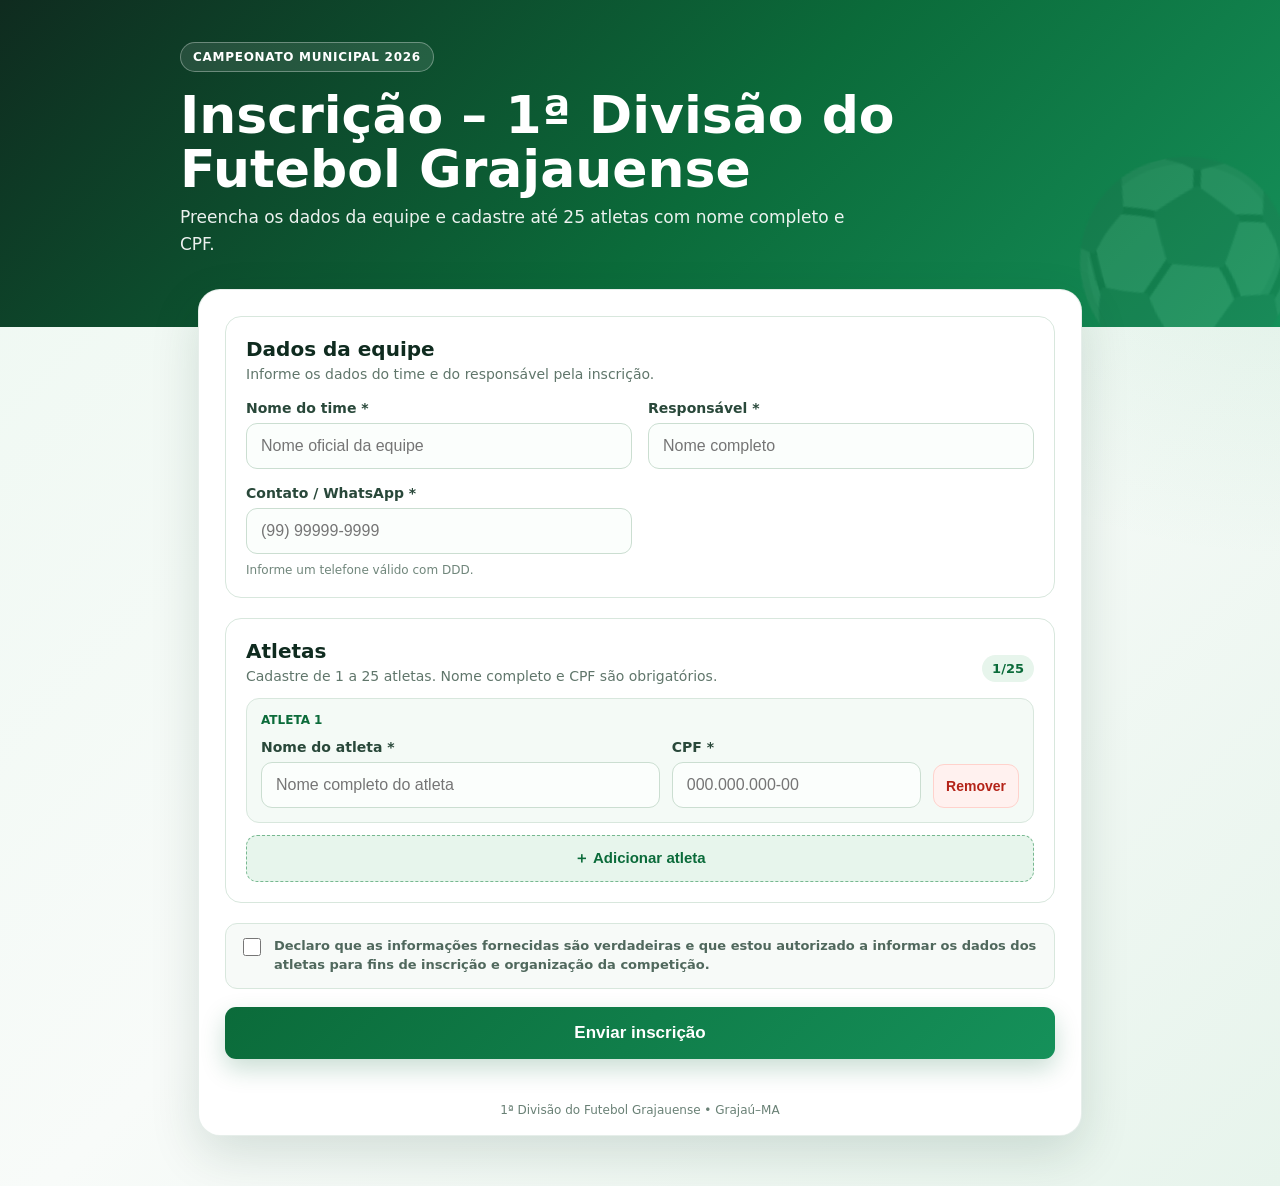
==== index.html @ cdc6b4a1 "Add files via upload" ====
<!DOCTYPE html>
<html lang="pt-BR">
<head>
  <meta charset="UTF-8">
  <meta name="viewport" content="width=device-width, initial-scale=1.0">
  <meta name="theme-color" content="#0b6b3a">
  <meta name="description" content="Inscrição da 1ª Divisão do Futebol Grajauense 2026">
  <title>Inscrição – 1ª Divisão do Futebol Grajauense</title>
  <style>
    :root{--green:#0b6b3a;--green2:#15915a;--dark:#0f2b1f;--light:#f4faf6;--line:#d8e7dd;--danger:#b42318;--white:#fff;--muted:#60766b;--shadow:0 18px 50px rgba(8,58,34,.14)}
    *{box-sizing:border-box}body{margin:0;font-family:Inter,system-ui,-apple-system,Segoe UI,Roboto,Arial,sans-serif;color:#183428;background:radial-gradient(circle at top right,rgba(36,169,95,.16),transparent 32%),linear-gradient(135deg,#edf8f1 0%,#f8fbf9 50%,#e7f4ec 100%);min-height:100vh}
    .hero{background:linear-gradient(135deg,var(--dark),var(--green) 55%,var(--green2));color:#fff;padding:42px 20px 70px;position:relative;overflow:hidden}.hero:after{content:"⚽";position:absolute;right:-24px;bottom:-46px;font-size:190px;opacity:.08;transform:rotate(-14deg)}
    .hero-inner{max-width:920px;margin:auto;position:relative;z-index:1}.kicker{display:inline-block;border:1px solid rgba(255,255,255,.32);background:rgba(255,255,255,.10);padding:7px 12px;border-radius:999px;font-weight:800;letter-spacing:.06em;font-size:12px;text-transform:uppercase}
    h1{margin:16px 0 8px;font-size:clamp(30px,6vw,52px);line-height:1.04}.hero p{margin:0;max-width:680px;opacity:.92;font-size:17px;line-height:1.55}
    main{max-width:920px;margin:-38px auto 50px;padding:0 18px;position:relative;z-index:2}.card{background:var(--white);border:1px solid rgba(10,89,49,.10);border-radius:22px;box-shadow:var(--shadow);overflow:hidden}form{padding:26px}
    .section{border:1px solid var(--line);border-radius:16px;padding:20px;margin-bottom:20px;background:#fff}.section h2{margin:0 0 5px;font-size:20px;color:var(--dark)}.section-note{margin:0 0 18px;color:var(--muted);font-size:14px}.grid{display:grid;grid-template-columns:1fr 1fr;gap:16px}.field{display:flex;flex-direction:column;gap:7px}label{font-size:14px;font-weight:800;color:#29483a}
    input{width:100%;border:1px solid #cbded1;border-radius:11px;padding:13px 14px;font-size:16px;outline:none;transition:.2s;background:#fbfefc}input:focus{border-color:var(--green2);box-shadow:0 0 0 4px rgba(21,145,90,.12);background:#fff}
    .topline{display:flex;justify-content:space-between;align-items:center;gap:12px;flex-wrap:wrap}.counter{display:inline-flex;align-items:center;background:#e7f5ec;color:var(--green);padding:6px 10px;border-radius:999px;font-size:13px;font-weight:900}
    .athlete{display:grid;grid-template-columns:1.6fr 1fr auto;gap:12px;align-items:end;padding:14px;border:1px solid var(--line);border-radius:13px;background:var(--light);margin-bottom:12px}.athlete-number{font-size:12px;font-weight:900;color:var(--green);margin-bottom:5px}
    button{border:0;border-radius:11px;cursor:pointer;font-weight:900;font-size:15px;transition:.2s}.add{width:100%;padding:13px 16px;background:#e7f5ec;color:var(--green);border:1px dashed #77b890}.add:hover{background:#dff1e6}.add:disabled{opacity:.65;cursor:not-allowed}.remove{min-width:44px;height:44px;padding:0 12px;background:#fff1ef;color:var(--danger);font-size:14px;border:1px solid #ffd2cc}.submit{width:100%;padding:16px;color:#fff;background:linear-gradient(135deg,var(--green),var(--green2));box-shadow:0 10px 24px rgba(11,107,58,.22);font-size:17px}.submit:hover{transform:translateY(-1px)}.submit:disabled{opacity:.65;cursor:wait;transform:none}
    .consent{display:flex;gap:10px;align-items:flex-start;margin:18px 0;padding:13px;background:#f7faf8;border-radius:12px;border:1px solid var(--line);font-size:13px;line-height:1.45;color:#50685d}.consent input{width:18px;height:18px;margin-top:1px;flex:0 0 auto}
    .message{display:none;margin:16px 0;padding:14px;border-radius:12px;line-height:1.45}.message.ok{display:block;background:#e9f8ef;color:#126b3b;border:1px solid #bde7cc}.message.err{display:block;background:#fff0ee;color:#9e241b;border:1px solid #ffd2cc}.footer{text-align:center;color:#698075;font-size:12px;padding:18px}.hint{font-size:12px;color:#70867b;margin-top:2px}
    @media(max-width:700px){.grid{grid-template-columns:1fr}.athlete{grid-template-columns:1fr}.remove{width:100%}form{padding:16px}.section{padding:16px}.hero{padding-top:32px}}
  </style>
</head>
<body>
  <header class="hero"><div class="hero-inner"><span class="kicker">Campeonato Municipal 2026</span><h1>Inscrição – 1ª Divisão do Futebol Grajauense</h1><p>Preencha os dados da equipe e cadastre até 25 atletas com nome completo e CPF.</p></div></header>
  <main><div class="card"><form id="registrationForm" novalidate>
    <section class="section"><h2>Dados da equipe</h2><p class="section-note">Informe os dados do time e do responsável pela inscrição.</p><div class="grid">
      <div class="field"><label for="team">Nome do time *</label><input id="team" required autocomplete="organization" placeholder="Nome oficial da equipe"></div>
      <div class="field"><label for="responsible">Responsável *</label><input id="responsible" required autocomplete="name" placeholder="Nome completo"></div>
      <div class="field"><label for="contact">Contato / WhatsApp *</label><input id="contact" required inputmode="tel" autocomplete="tel" placeholder="(99) 99999-9999" maxlength="15"><span class="hint">Informe um telefone válido com DDD.</span></div>
    </div></section>
    <section class="section"><div class="topline"><div><h2>Atletas</h2><p class="section-note" style="margin-bottom:14px">Cadastre de 1 a 25 atletas. Nome completo e CPF são obrigatórios.</p></div><span class="counter" id="counter">0/25</span></div><div id="athletes"></div><button class="add" type="button" id="addAthlete">＋ Adicionar atleta</button></section>
    <label class="consent"><input type="checkbox" id="consent" required><span>Declaro que as informações fornecidas são verdadeiras e que estou autorizado a informar os dados dos atletas para fins de inscrição e organização da competição.</span></label>
    <div id="message"></div><button class="submit" type="submit" id="submitBtn">Enviar inscrição</button>
  </form><div class="footer">1ª Divisão do Futebol Grajauense • Grajaú–MA</div></div></main>
<script>
const SUPABASE_URL='https://inzmqpasbkgoadvgisks.supabase.co';
const SUPABASE_KEY='sb_publishable_ku7EB-Xi2SsLde1ntW-QWQ_Md4pkVkl';
const form=document.getElementById('registrationForm');const box=document.getElementById('athletes');const addBtn=document.getElementById('addAthlete');const counter=document.getElementById('counter');const message=document.getElementById('message');const submitBtn=document.getElementById('submitBtn');
const digits=v=>String(v||'').replace(/\D/g,'');
function formatCPF(v){v=digits(v).slice(0,11);v=v.replace(/(\d{3})(\d)/,'$1.$2');v=v.replace(/(\d{3})(\d)/,'$1.$2');v=v.replace(/(\d{3})(\d{1,2})$/,'$1-$2');return v}
function validCPF(cpf){cpf=digits(cpf);if(cpf.length!==11||/^(\d)\1{10}$/.test(cpf))return false;let sum=0;for(let i=0;i<9;i++)sum+=Number(cpf[i])*(10-i);let d1=11-(sum%11);if(d1>=10)d1=0;if(d1!==Number(cpf[9]))return false;sum=0;for(let i=0;i<10;i++)sum+=Number(cpf[i])*(11-i);let d2=11-(sum%11);if(d2>=10)d2=0;return d2===Number(cpf[10])}
function formatPhone(v){v=digits(v).slice(0,11);if(v.length<=10)return v.replace(/^(\d{2})(\d)/,'($1) $2').replace(/(\d{4})(\d)/,'$1-$2');return v.replace(/^(\d{2})(\d)/,'($1) $2').replace(/(\d{5})(\d)/,'$1-$2')}
document.getElementById('contact').addEventListener('input',e=>e.target.value=formatPhone(e.target.value));
function refresh(){[...box.querySelectorAll('.athlete')].forEach((r,i)=>r.querySelector('.athlete-number').textContent=`ATLETA ${i+1}`);counter.textContent=`${box.children.length}/25`;addBtn.disabled=box.children.length>=25;addBtn.textContent=addBtn.disabled?'Limite de 25 atletas atingido':'＋ Adicionar atleta'}
function addAthlete(){if(box.children.length>=25)return;const row=document.createElement('div');row.className='athlete';row.innerHTML=`<div class="field"><div class="athlete-number"></div><label>Nome do atleta *</label><input class="athlete-name" required placeholder="Nome completo do atleta" autocomplete="off"></div><div class="field"><label>CPF *</label><input class="athlete-cpf" required inputmode="numeric" maxlength="14" placeholder="000.000.000-00" autocomplete="off"></div><button class="remove" type="button">Remover</button>`;row.querySelector('.athlete-cpf').addEventListener('input',e=>e.target.value=formatCPF(e.target.value));row.querySelector('.remove').addEventListener('click',()=>{if(box.children.length<=1){alert('É necessário manter pelo menos um atleta.');return}row.remove();refresh()});box.appendChild(row);refresh()}
addBtn.addEventListener('click',addAthlete);addAthlete();
function showMessage(text,type){message.className=`message ${type}`;message.textContent=text;message.style.display='block';message.scrollIntoView({behavior:'smooth',block:'center'})}
form.addEventListener('submit',async e=>{e.preventDefault();message.style.display='none';if(!form.checkValidity()){form.reportValidity();return}const team=document.getElementById('team').value.trim();const responsible=document.getElementById('responsible').value.trim();const contact=document.getElementById('contact').value.trim();if(digits(contact).length<10){showMessage('Informe um contato válido com DDD.','err');return}const athletes=[...box.querySelectorAll('.athlete')].map(r=>({name:r.querySelector('.athlete-name').value.trim(),cpf:digits(r.querySelector('.athlete-cpf').value)}));const seen=new Set();for(let i=0;i<athletes.length;i++){const a=athletes[i];if(a.name.length<2){showMessage(`Informe o nome completo do atleta ${i+1}.`,'err');return}if(!validCPF(a.cpf)){showMessage(`O CPF do atleta ${i+1} é inválido.`,'err');return}if(seen.has(a.cpf)){showMessage(`O CPF do atleta ${i+1} está repetido nesta inscrição.`,'err');return}seen.add(a.cpf)}submitBtn.disabled=true;submitBtn.textContent='Enviando inscrição...';try{const response=await fetch(`${SUPABASE_URL}/rest/v1/rpc/submit_team_registration`,{method:'POST',headers:{'Content-Type':'application/json','apikey':SUPABASE_KEY,'Authorization':`Bearer ${SUPABASE_KEY}`},body:JSON.stringify({p_team_name:team,p_responsible:responsible,p_contact:contact,p_athletes:athletes})});const raw=await response.text();if(!response.ok){let msg='Não foi possível concluir a inscrição.';try{const j=JSON.parse(raw);msg=j.message||j.error||msg}catch{}throw new Error(msg)}let protocol=raw;try{protocol=JSON.parse(raw)}catch{}showMessage(`Inscrição enviada com sucesso! Protocolo: ${protocol}`,'ok');form.reset();box.innerHTML='';addAthlete();window.scrollTo({top:0,behavior:'smooth'})}catch(err){showMessage(err.message||'Falha ao enviar a inscrição. Tente novamente.','err')}finally{submitBtn.disabled=false;submitBtn.textContent='Enviar inscrição'}});
</script>
</body></html>
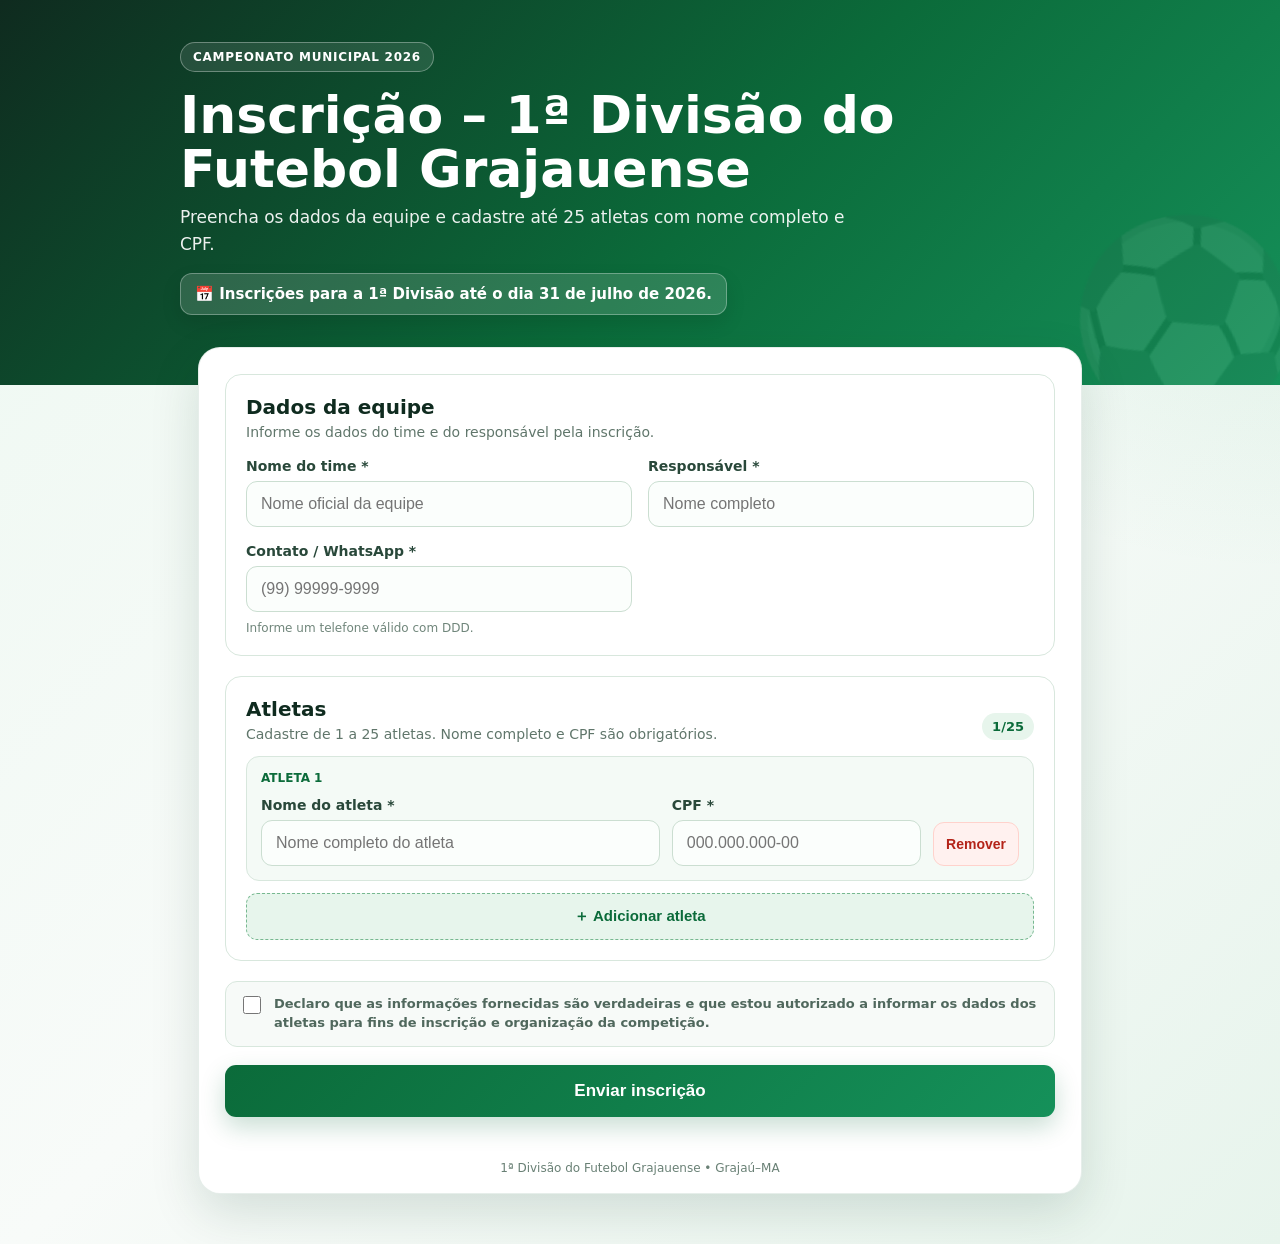
==== commit c3123576: "Add files via upload" ====
--- a/index.html
+++ b/index.html
@@ -11,7 +11,7 @@
     *{box-sizing:border-box}body{margin:0;font-family:Inter,system-ui,-apple-system,Segoe UI,Roboto,Arial,sans-serif;color:#183428;background:radial-gradient(circle at top right,rgba(36,169,95,.16),transparent 32%),linear-gradient(135deg,#edf8f1 0%,#f8fbf9 50%,#e7f4ec 100%);min-height:100vh}
     .hero{background:linear-gradient(135deg,var(--dark),var(--green) 55%,var(--green2));color:#fff;padding:42px 20px 70px;position:relative;overflow:hidden}.hero:after{content:"⚽";position:absolute;right:-24px;bottom:-46px;font-size:190px;opacity:.08;transform:rotate(-14deg)}
     .hero-inner{max-width:920px;margin:auto;position:relative;z-index:1}.kicker{display:inline-block;border:1px solid rgba(255,255,255,.32);background:rgba(255,255,255,.10);padding:7px 12px;border-radius:999px;font-weight:800;letter-spacing:.06em;font-size:12px;text-transform:uppercase}
-    h1{margin:16px 0 8px;font-size:clamp(30px,6vw,52px);line-height:1.04}.hero p{margin:0;max-width:680px;opacity:.92;font-size:17px;line-height:1.55}
+    h1{margin:16px 0 8px;font-size:clamp(30px,6vw,52px);line-height:1.04}.hero p{margin:0;max-width:680px;opacity:.92;font-size:17px;line-height:1.55}.deadline{display:inline-flex;align-items:center;gap:8px;margin-top:16px;padding:10px 14px;border-radius:12px;background:rgba(255,255,255,.14);border:1px solid rgba(255,255,255,.30);font-size:15px;font-weight:900;line-height:1.35;box-shadow:0 8px 20px rgba(0,0,0,.10)}
     main{max-width:920px;margin:-38px auto 50px;padding:0 18px;position:relative;z-index:2}.card{background:var(--white);border:1px solid rgba(10,89,49,.10);border-radius:22px;box-shadow:var(--shadow);overflow:hidden}form{padding:26px}
     .section{border:1px solid var(--line);border-radius:16px;padding:20px;margin-bottom:20px;background:#fff}.section h2{margin:0 0 5px;font-size:20px;color:var(--dark)}.section-note{margin:0 0 18px;color:var(--muted);font-size:14px}.grid{display:grid;grid-template-columns:1fr 1fr;gap:16px}.field{display:flex;flex-direction:column;gap:7px}label{font-size:14px;font-weight:800;color:#29483a}
     input{width:100%;border:1px solid #cbded1;border-radius:11px;padding:13px 14px;font-size:16px;outline:none;transition:.2s;background:#fbfefc}input:focus{border-color:var(--green2);box-shadow:0 0 0 4px rgba(21,145,90,.12);background:#fff}
@@ -24,7 +24,7 @@
   </style>
 </head>
 <body>
-  <header class="hero"><div class="hero-inner"><span class="kicker">Campeonato Municipal 2026</span><h1>Inscrição – 1ª Divisão do Futebol Grajauense</h1><p>Preencha os dados da equipe e cadastre até 25 atletas com nome completo e CPF.</p></div></header>
+  <header class="hero"><div class="hero-inner"><span class="kicker">Campeonato Municipal 2026</span><h1>Inscrição – 1ª Divisão do Futebol Grajauense</h1><p>Preencha os dados da equipe e cadastre até 25 atletas com nome completo e CPF.</p><div class="deadline">📅 Inscrições para a 1ª Divisão até o dia 31 de julho de 2026.</div></div></header>
   <main><div class="card"><form id="registrationForm" novalidate>
     <section class="section"><h2>Dados da equipe</h2><p class="section-note">Informe os dados do time e do responsável pela inscrição.</p><div class="grid">
       <div class="field"><label for="team">Nome do time *</label><input id="team" required autocomplete="organization" placeholder="Nome oficial da equipe"></div>
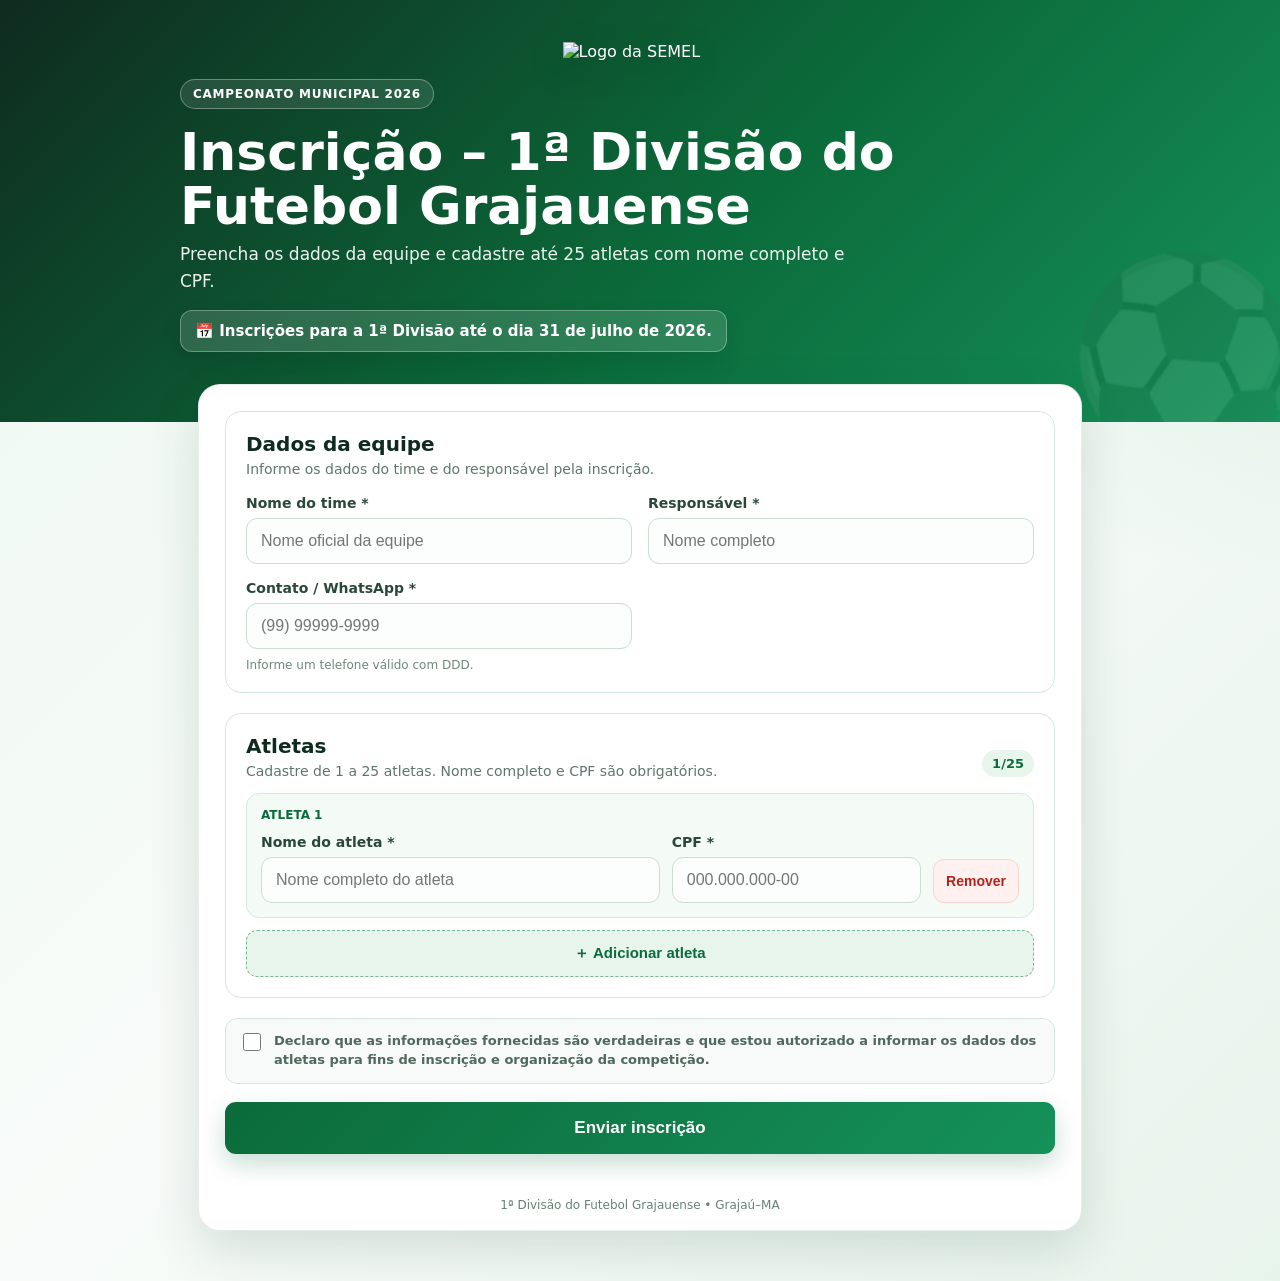
==== commit 2cca6254: "Add files via upload" ====
--- a/index.html
+++ b/index.html
@@ -21,10 +21,14 @@
     .consent{display:flex;gap:10px;align-items:flex-start;margin:18px 0;padding:13px;background:#f7faf8;border-radius:12px;border:1px solid var(--line);font-size:13px;line-height:1.45;color:#50685d}.consent input{width:18px;height:18px;margin-top:1px;flex:0 0 auto}
     .message{display:none;margin:16px 0;padding:14px;border-radius:12px;line-height:1.45}.message.ok{display:block;background:#e9f8ef;color:#126b3b;border:1px solid #bde7cc}.message.err{display:block;background:#fff0ee;color:#9e241b;border:1px solid #ffd2cc}.footer{text-align:center;color:#698075;font-size:12px;padding:18px}.hint{font-size:12px;color:#70867b;margin-top:2px}
     @media(max-width:700px){.grid{grid-template-columns:1fr}.athlete{grid-template-columns:1fr}.remove{width:100%}form{padding:16px}.section{padding:16px}.hero{padding-top:32px}}
+  
+    .semel-brand{display:flex;justify-content:center;align-items:center;margin:0 0 18px}
+    .semel-logo{display:block;width:clamp(105px,14vw,155px);height:auto;max-height:170px;object-fit:contain;filter:drop-shadow(0 8px 18px rgba(0,0,0,.18))}
+
   </style>
 </head>
 <body>
-  <header class="hero"><div class="hero-inner"><span class="kicker">Campeonato Municipal 2026</span><h1>Inscrição – 1ª Divisão do Futebol Grajauense</h1><p>Preencha os dados da equipe e cadastre até 25 atletas com nome completo e CPF.</p><div class="deadline">📅 Inscrições para a 1ª Divisão até o dia 31 de julho de 2026.</div></div></header>
+  <header class="hero"><div class="hero-inner"><div class="semel-brand"><img class="semel-logo" src="logo-semel.png" alt="Logo da SEMEL"></div><span class="kicker">Campeonato Municipal 2026</span><h1>Inscrição – 1ª Divisão do Futebol Grajauense</h1><p>Preencha os dados da equipe e cadastre até 25 atletas com nome completo e CPF.</p><div class="deadline">📅 Inscrições para a 1ª Divisão até o dia 31 de julho de 2026.</div></div></header>
   <main><div class="card"><form id="registrationForm" novalidate>
     <section class="section"><h2>Dados da equipe</h2><p class="section-note">Informe os dados do time e do responsável pela inscrição.</p><div class="grid">
       <div class="field"><label for="team">Nome do time *</label><input id="team" required autocomplete="organization" placeholder="Nome oficial da equipe"></div>
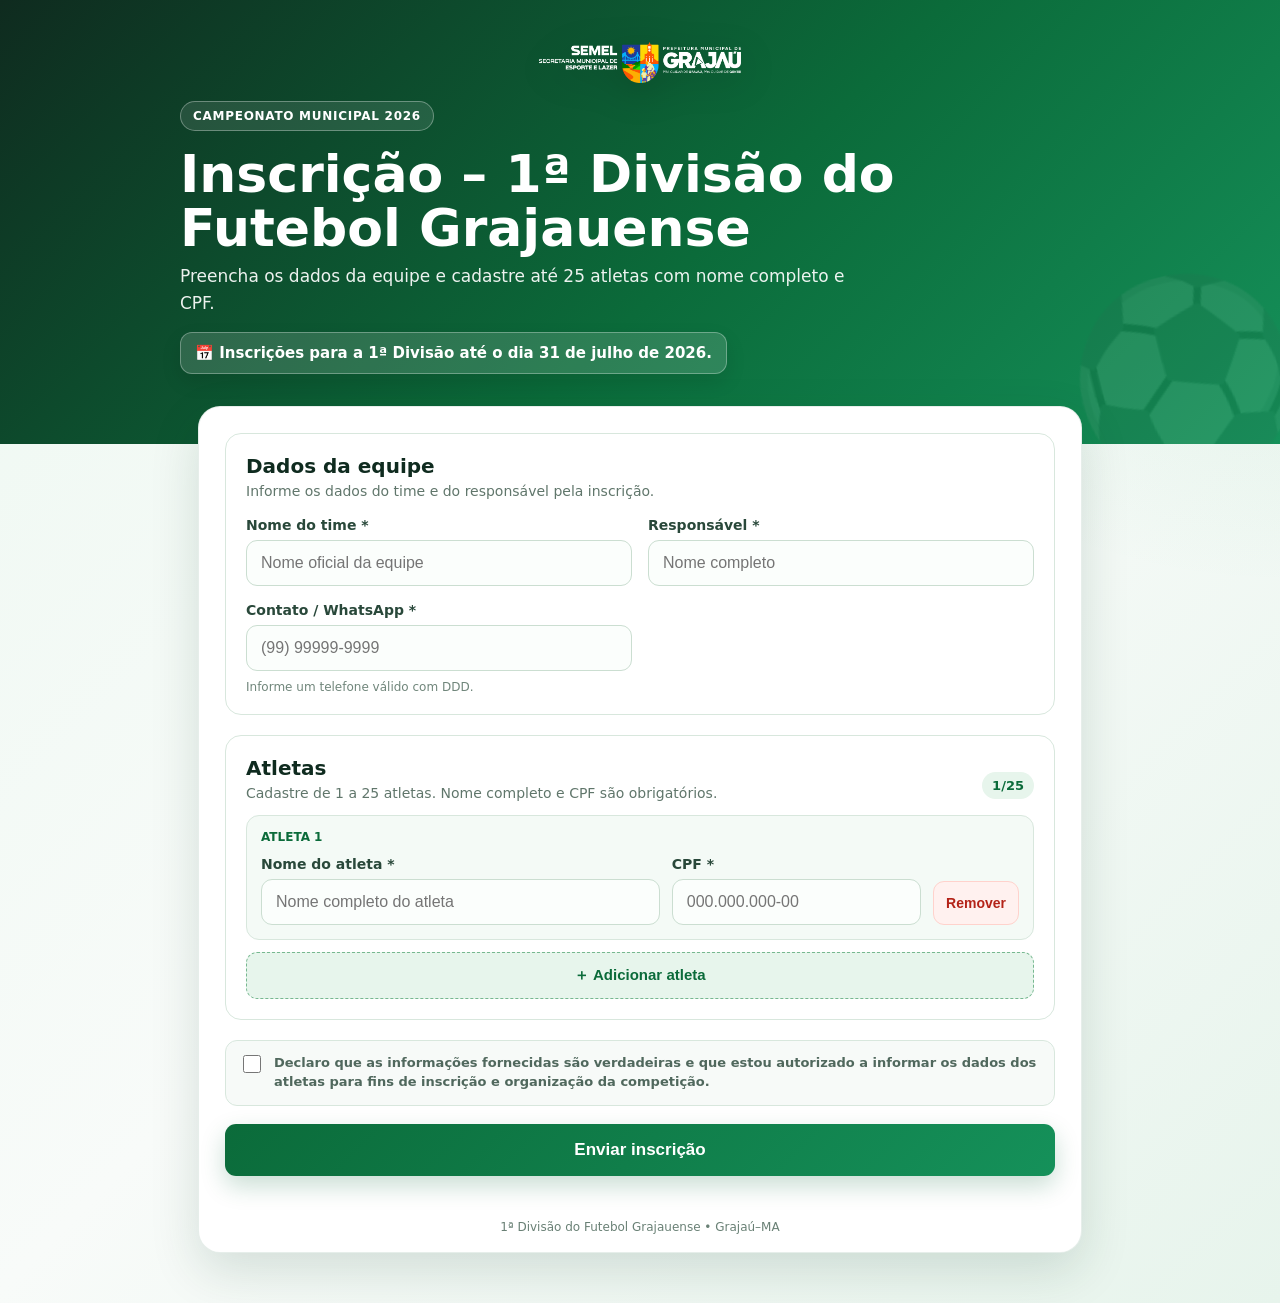
==== commit 15f0bd26: "Add files via upload" ====
--- a/index.html
+++ b/index.html
@@ -23,7 +23,7 @@
     @media(max-width:700px){.grid{grid-template-columns:1fr}.athlete{grid-template-columns:1fr}.remove{width:100%}form{padding:16px}.section{padding:16px}.hero{padding-top:32px}}
   
     .semel-brand{display:flex;justify-content:center;align-items:center;margin:0 0 18px}
-    .semel-logo{display:block;width:clamp(105px,14vw,155px);height:auto;max-height:170px;object-fit:contain;filter:drop-shadow(0 8px 18px rgba(0,0,0,.18))}
+    .semel-logo{display:block;width:clamp(137px,18vw,202px);height:auto;max-height:221px;object-fit:contain;filter:drop-shadow(0 8px 18px rgba(0,0,0,.18))}
 
   </style>
 </head>
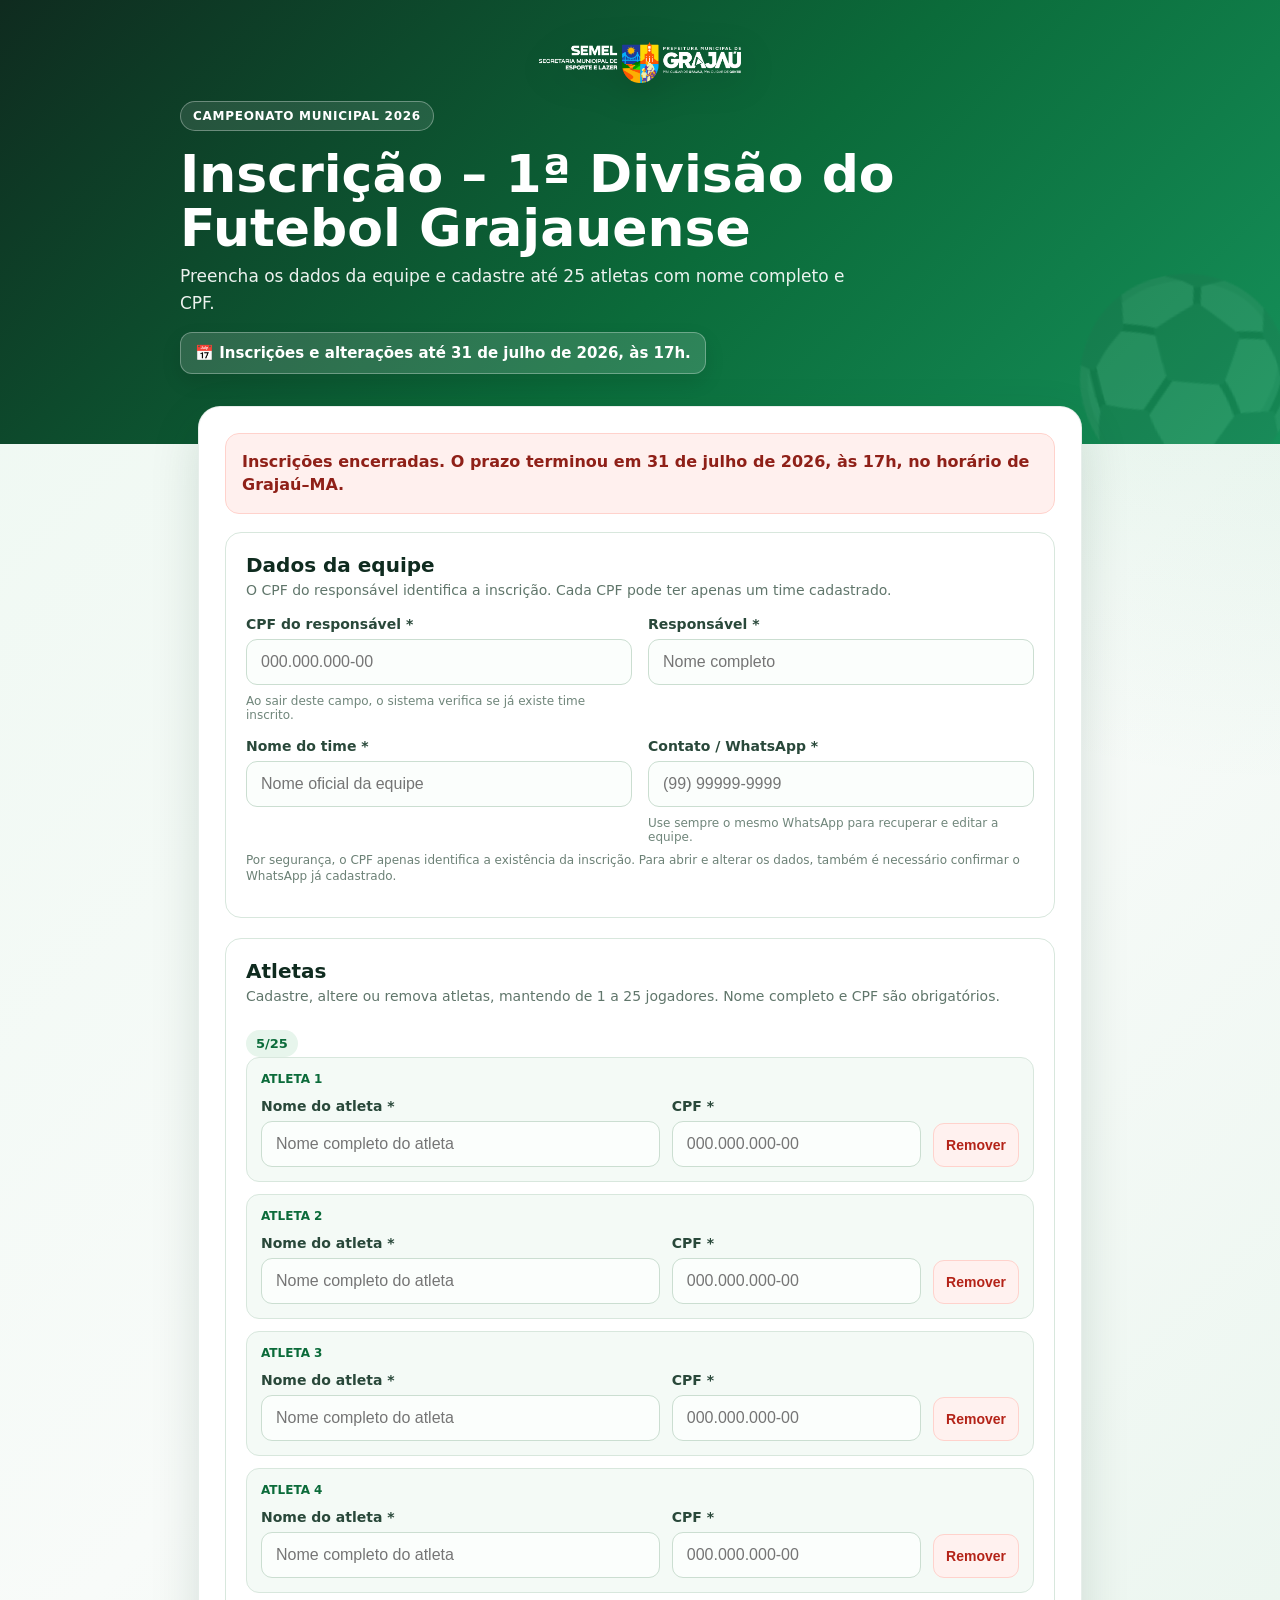
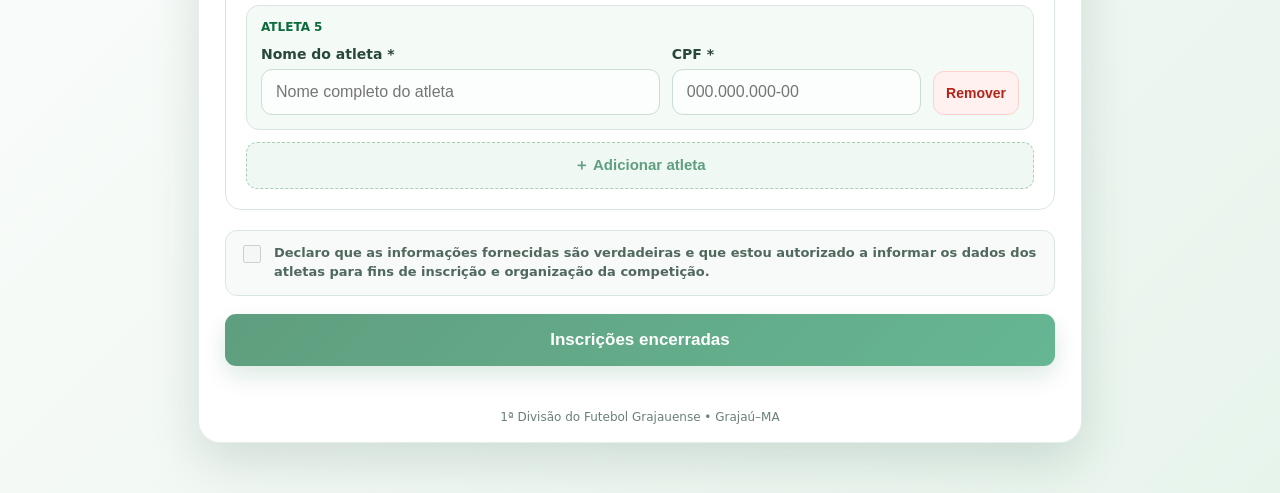
==== commit 85799932: "Add files via upload" ====
--- a/index.html
+++ b/index.html
@@ -25,33 +25,99 @@
     .semel-brand{display:flex;justify-content:center;align-items:center;margin:0 0 18px}
     .semel-logo{display:block;width:clamp(137px,18vw,202px);height:auto;max-height:221px;object-fit:contain;filter:drop-shadow(0 8px 18px rgba(0,0,0,.18))}
 
+    .cpf-status{display:none;margin-top:8px;padding:10px 12px;border-radius:10px;font-size:13px;line-height:1.4}
+    .cpf-status.ok{display:block;background:#e9f8ef;color:#126b3b;border:1px solid #bde7cc}
+    .cpf-status.warn{display:block;background:#fff8e7;color:#805b09;border:1px solid #f0d78f}
+    .cpf-status.err{display:block;background:#fff0ee;color:#9e241b;border:1px solid #ffd2cc}
+    .edit-box{display:none;margin-top:14px;padding:14px;border-radius:12px;background:#f3f8f5;border:1px solid #cfe2d5}
+    .edit-box.show{display:block}.edit-box p{margin:0 0 10px;color:#50685d;font-size:13px;line-height:1.45}
+    .load-btn{width:100%;padding:12px 14px;background:#174d35;color:#fff}
+    .mode-badge{display:none;margin:0 0 16px;padding:11px 13px;border-radius:12px;font-weight:800;font-size:13px}
+    .mode-badge.show{display:block;background:#e9f8ef;color:#126b3b;border:1px solid #bde7cc}
+    .closed-banner{display:none;margin:0 0 18px;padding:16px;border-radius:14px;background:#fff0ee;color:#8f2018;border:1px solid #ffd2cc;font-weight:800;line-height:1.45}
+    .closed-banner.show{display:block}
+    .privacy-note{margin-top:8px;font-size:12px;color:#6c8176;line-height:1.4}
+
   </style>
 </head>
 <body>
-  <header class="hero"><div class="hero-inner"><div class="semel-brand"><img class="semel-logo" src="logo-semel.png" alt="Logo da SEMEL"></div><span class="kicker">Campeonato Municipal 2026</span><h1>Inscrição – 1ª Divisão do Futebol Grajauense</h1><p>Preencha os dados da equipe e cadastre até 25 atletas com nome completo e CPF.</p><div class="deadline">📅 Inscrições para a 1ª Divisão até o dia 31 de julho de 2026.</div></div></header>
+  <header class="hero"><div class="hero-inner"><div class="semel-brand"><img class="semel-logo" src="logo-semel.png" alt="Logo da SEMEL"></div><span class="kicker">Campeonato Municipal 2026</span><h1>Inscrição – 1ª Divisão do Futebol Grajauense</h1><p>Preencha os dados da equipe e cadastre até 25 atletas com nome completo e CPF.</p><div class="deadline">📅 Inscrições e alterações até 31 de julho de 2026, às 17h.</div></div></header>
   <main><div class="card"><form id="registrationForm" novalidate>
-    <section class="section"><h2>Dados da equipe</h2><p class="section-note">Informe os dados do time e do responsável pela inscrição.</p><div class="grid">
+    <div id="closedBanner" class="closed-banner">Inscrições encerradas. O prazo terminou em 31 de julho de 2026, às 17h, no horário de Grajaú–MA.</div>
+    <div id="modeBadge" class="mode-badge"></div>
+
+    <section class="section"><h2>Dados da equipe</h2><p class="section-note">O CPF do responsável identifica a inscrição. Cada CPF pode ter apenas um time cadastrado.</p><div class="grid">
+      <div class="field"><label for="responsibleCpf">CPF do responsável *</label><input id="responsibleCpf" required inputmode="numeric" maxlength="14" autocomplete="off" placeholder="000.000.000-00"><span class="hint">Ao sair deste campo, o sistema verifica se já existe time inscrito.</span><div id="cpfStatus" class="cpf-status"></div></div>
+      <div class="field"><label for="responsible">Responsável *</label><input id="responsible" required autocomplete="name" placeholder="Nome completo"></div>
       <div class="field"><label for="team">Nome do time *</label><input id="team" required autocomplete="organization" placeholder="Nome oficial da equipe"></div>
-      <div class="field"><label for="responsible">Responsável *</label><input id="responsible" required autocomplete="name" placeholder="Nome completo"></div>
-      <div class="field"><label for="contact">Contato / WhatsApp *</label><input id="contact" required inputmode="tel" autocomplete="tel" placeholder="(99) 99999-9999" maxlength="15"><span class="hint">Informe um telefone válido com DDD.</span></div>
-    </div></section>
-    <section class="section"><div class="topline"><div><h2>Atletas</h2><p class="section-note" style="margin-bottom:14px">Cadastre de 1 a 25 atletas. Nome completo e CPF são obrigatórios.</p></div><span class="counter" id="counter">0/25</span></div><div id="athletes"></div><button class="add" type="button" id="addAthlete">＋ Adicionar atleta</button></section>
+      <div class="field"><label for="contact">Contato / WhatsApp *</label><input id="contact" required inputmode="tel" autocomplete="tel" placeholder="(99) 99999-9999" maxlength="15"><span class="hint">Use sempre o mesmo WhatsApp para recuperar e editar a equipe.</span></div>
+    </div>
+    <div id="editBox" class="edit-box"><p><strong>Já existe um time para este CPF.</strong> Informe o mesmo WhatsApp usado na inscrição e carregue a equipe para editar os dados e os atletas.</p><button class="load-btn" type="button" id="loadTeamBtn">Carregar equipe para edição</button></div>
+    <p class="privacy-note">Por segurança, o CPF apenas identifica a existência da inscrição. Para abrir e alterar os dados, também é necessário confirmar o WhatsApp já cadastrado.</p>
+    </section>
+
+    <section class="section"><div class="topline"><div><h2>Atletas</h2><p class="section-note" style="margin-bottom:14px">Cadastre, altere ou remova atletas, mantendo de 1 a 25 jogadores. Nome completo e CPF são obrigatórios.</p></div><span class="counter" id="counter">0/25</span></div><div id="athletes"></div><button class="add" type="button" id="addAthlete">＋ Adicionar atleta</button></section>
+
     <label class="consent"><input type="checkbox" id="consent" required><span>Declaro que as informações fornecidas são verdadeiras e que estou autorizado a informar os dados dos atletas para fins de inscrição e organização da competição.</span></label>
     <div id="message"></div><button class="submit" type="submit" id="submitBtn">Enviar inscrição</button>
   </form><div class="footer">1ª Divisão do Futebol Grajauense • Grajaú–MA</div></div></main>
 <script>
 const SUPABASE_URL='https://inzmqpasbkgoadvgisks.supabase.co';
 const SUPABASE_KEY='sb_publishable_ku7EB-Xi2SsLde1ntW-QWQ_Md4pkVkl';
-const form=document.getElementById('registrationForm');const box=document.getElementById('athletes');const addBtn=document.getElementById('addAthlete');const counter=document.getElementById('counter');const message=document.getElementById('message');const submitBtn=document.getElementById('submitBtn');
+const DEADLINE=Date.parse('2026-07-31T17:00:00-03:00');
+
+const form=document.getElementById('registrationForm');
+const box=document.getElementById('athletes');
+const addBtn=document.getElementById('addAthlete');
+const counter=document.getElementById('counter');
+const message=document.getElementById('message');
+const submitBtn=document.getElementById('submitBtn');
+const cpfInput=document.getElementById('responsibleCpf');
+const contactInput=document.getElementById('contact');
+const cpfStatus=document.getElementById('cpfStatus');
+const editBox=document.getElementById('editBox');
+const loadTeamBtn=document.getElementById('loadTeamBtn');
+const modeBadge=document.getElementById('modeBadge');
+const closedBanner=document.getElementById('closedBanner');
+
+let verificationContact=null;
+let editing=false;
+let cpfHasTeam=false;
+let lastCheckedCpf='';
+let closed=false;
+
 const digits=v=>String(v||'').replace(/\D/g,'');
 function formatCPF(v){v=digits(v).slice(0,11);v=v.replace(/(\d{3})(\d)/,'$1.$2');v=v.replace(/(\d{3})(\d)/,'$1.$2');v=v.replace(/(\d{3})(\d{1,2})$/,'$1-$2');return v}
 function validCPF(cpf){cpf=digits(cpf);if(cpf.length!==11||/^(\d)\1{10}$/.test(cpf))return false;let sum=0;for(let i=0;i<9;i++)sum+=Number(cpf[i])*(10-i);let d1=11-(sum%11);if(d1>=10)d1=0;if(d1!==Number(cpf[9]))return false;sum=0;for(let i=0;i<10;i++)sum+=Number(cpf[i])*(11-i);let d2=11-(sum%11);if(d2>=10)d2=0;return d2===Number(cpf[10])}
 function formatPhone(v){v=digits(v).slice(0,11);if(v.length<=10)return v.replace(/^(\d{2})(\d)/,'($1) $2').replace(/(\d{4})(\d)/,'$1-$2');return v.replace(/^(\d{2})(\d)/,'($1) $2').replace(/(\d{5})(\d)/,'$1-$2')}
-document.getElementById('contact').addEventListener('input',e=>e.target.value=formatPhone(e.target.value));
-function refresh(){[...box.querySelectorAll('.athlete')].forEach((r,i)=>r.querySelector('.athlete-number').textContent=`ATLETA ${i+1}`);counter.textContent=`${box.children.length}/25`;addBtn.disabled=box.children.length>=25;addBtn.textContent=addBtn.disabled?'Limite de 25 atletas atingido':'＋ Adicionar atleta'}
-function addAthlete(){if(box.children.length>=25)return;const row=document.createElement('div');row.className='athlete';row.innerHTML=`<div class="field"><div class="athlete-number"></div><label>Nome do atleta *</label><input class="athlete-name" required placeholder="Nome completo do atleta" autocomplete="off"></div><div class="field"><label>CPF *</label><input class="athlete-cpf" required inputmode="numeric" maxlength="14" placeholder="000.000.000-00" autocomplete="off"></div><button class="remove" type="button">Remover</button>`;row.querySelector('.athlete-cpf').addEventListener('input',e=>e.target.value=formatCPF(e.target.value));row.querySelector('.remove').addEventListener('click',()=>{if(box.children.length<=1){alert('É necessário manter pelo menos um atleta.');return}row.remove();refresh()});box.appendChild(row);refresh()}
-addBtn.addEventListener('click',addAthlete);addAthlete();
+function rpc(name,payload){return fetch(`${SUPABASE_URL}/rest/v1/rpc/${name}`,{method:'POST',headers:{'Content-Type':'application/json','apikey':SUPABASE_KEY,'Authorization':`Bearer ${SUPABASE_KEY}`},body:JSON.stringify(payload)})}
+async function readResponse(response,fallback){const raw=await response.text();if(!response.ok){let msg=fallback;try{const j=JSON.parse(raw);msg=j.message||j.error||j.details||msg}catch{}throw new Error(msg)}try{return JSON.parse(raw)}catch{return raw}}
+
+cpfInput.addEventListener('input',()=>{cpfInput.value=formatCPF(cpfInput.value);const current=digits(cpfInput.value);if(current!==lastCheckedCpf){resetEditState(false);cpfStatus.className='cpf-status';cpfStatus.textContent='';editBox.classList.remove('show')}});
+contactInput.addEventListener('input',e=>e.target.value=formatPhone(e.target.value));
+
+function setCpfStatus(text,type){cpfStatus.className=`cpf-status ${type}`;cpfStatus.textContent=text}
+function setMode(text){modeBadge.textContent=text;modeBadge.classList.toggle('show',Boolean(text))}
+function resetEditState(clearFields=false){editing=false;cpfHasTeam=false;verificationContact=null;setMode('');submitBtn.textContent='Enviar inscrição';if(clearFields){document.getElementById('team').value='';document.getElementById('responsible').value='';contactInput.value='';box.innerHTML='';for(let i=0;i<5;i++)addAthlete()}}
+
+function refresh(){[...box.querySelectorAll('.athlete')].forEach((r,i)=>r.querySelector('.athlete-number').textContent=`ATLETA ${i+1}`);counter.textContent=`${box.children.length}/25`;addBtn.disabled=closed||box.children.length>=25;addBtn.textContent=box.children.length>=25?'Limite de 25 atletas atingido':'＋ Adicionar atleta'}
+function addAthlete(data={name:'',cpf:''}){if(box.children.length>=25)return;const row=document.createElement('div');row.className='athlete';row.innerHTML=`<div class="field"><div class="athlete-number"></div><label>Nome do atleta *</label><input class="athlete-name" required placeholder="Nome completo do atleta" autocomplete="off"></div><div class="field"><label>CPF *</label><input class="athlete-cpf" required inputmode="numeric" maxlength="14" placeholder="000.000.000-00" autocomplete="off"></div><button class="remove" type="button">Remover</button>`;row.querySelector('.athlete-name').value=data.name||'';row.querySelector('.athlete-cpf').value=formatCPF(data.cpf||'');row.querySelector('.athlete-cpf').addEventListener('input',e=>e.target.value=formatCPF(e.target.value));row.querySelector('.remove').addEventListener('click',()=>{if(closed)return;if(box.children.length<=1){alert('É necessário manter pelo menos um atleta.');return}row.remove();refresh()});box.appendChild(row);refresh()}
+addBtn.addEventListener('click',()=>addAthlete());for(let i=0;i<5;i++)addAthlete();
+
 function showMessage(text,type){message.className=`message ${type}`;message.textContent=text;message.style.display='block';message.scrollIntoView({behavior:'smooth',block:'center'})}
-form.addEventListener('submit',async e=>{e.preventDefault();message.style.display='none';if(!form.checkValidity()){form.reportValidity();return}const team=document.getElementById('team').value.trim();const responsible=document.getElementById('responsible').value.trim();const contact=document.getElementById('contact').value.trim();if(digits(contact).length<10){showMessage('Informe um contato válido com DDD.','err');return}const athletes=[...box.querySelectorAll('.athlete')].map(r=>({name:r.querySelector('.athlete-name').value.trim(),cpf:digits(r.querySelector('.athlete-cpf').value)}));const seen=new Set();for(let i=0;i<athletes.length;i++){const a=athletes[i];if(a.name.length<2){showMessage(`Informe o nome completo do atleta ${i+1}.`,'err');return}if(!validCPF(a.cpf)){showMessage(`O CPF do atleta ${i+1} é inválido.`,'err');return}if(seen.has(a.cpf)){showMessage(`O CPF do atleta ${i+1} está repetido nesta inscrição.`,'err');return}seen.add(a.cpf)}submitBtn.disabled=true;submitBtn.textContent='Enviando inscrição...';try{const response=await fetch(`${SUPABASE_URL}/rest/v1/rpc/submit_team_registration`,{method:'POST',headers:{'Content-Type':'application/json','apikey':SUPABASE_KEY,'Authorization':`Bearer ${SUPABASE_KEY}`},body:JSON.stringify({p_team_name:team,p_responsible:responsible,p_contact:contact,p_athletes:athletes})});const raw=await response.text();if(!response.ok){let msg='Não foi possível concluir a inscrição.';try{const j=JSON.parse(raw);msg=j.message||j.error||msg}catch{}throw new Error(msg)}let protocol=raw;try{protocol=JSON.parse(raw)}catch{}showMessage(`Inscrição enviada com sucesso! Protocolo: ${protocol}`,'ok');form.reset();box.innerHTML='';addAthlete();window.scrollTo({top:0,behavior:'smooth'})}catch(err){showMessage(err.message||'Falha ao enviar a inscrição. Tente novamente.','err')}finally{submitBtn.disabled=false;submitBtn.textContent='Enviar inscrição'}});
+function clearMessage(){message.style.display='none';message.textContent=''}
+
+async function checkResponsibleCpf(){if(closed)return;const cpf=digits(cpfInput.value);lastCheckedCpf=cpf;resetEditState(false);editBox.classList.remove('show');if(!validCPF(cpf)){setCpfStatus('CPF do responsável inválido.','err');return false}setCpfStatus('Verificando CPF...','warn');try{const response=await rpc('check_responsible_registration',{p_responsible_cpf:cpf});const exists=await readResponse(response,'Não foi possível verificar o CPF.');cpfHasTeam=Boolean(exists);if(cpfHasTeam){setCpfStatus('Este CPF já possui um time inscrito. Confirme o WhatsApp para carregar e editar.','warn');editBox.classList.add('show');submitBtn.textContent='Carregue a equipe para editar';return true}else{setCpfStatus('Nenhum time encontrado para este CPF. Você pode realizar uma nova inscrição.','ok');submitBtn.textContent='Enviar inscrição';return false}}catch(err){setCpfStatus(err.message||'Falha ao verificar CPF.','err');return false}}
+cpfInput.addEventListener('blur',checkResponsibleCpf);
+
+loadTeamBtn.addEventListener('click',async()=>{clearMessage();if(closed)return showMessage('As inscrições já foram encerradas.','err');const cpf=digits(cpfInput.value);const contact=contactInput.value.trim();if(!validCPF(cpf))return showMessage('Informe um CPF válido do responsável.','err');if(digits(contact).length<10)return showMessage('Informe o mesmo WhatsApp usado no cadastro, com DDD.','err');loadTeamBtn.disabled=true;loadTeamBtn.textContent='Carregando equipe...';try{const response=await rpc('load_team_for_edit',{p_responsible_cpf:cpf,p_contact:contact});const data=await readResponse(response,'Não foi possível carregar a equipe.');document.getElementById('team').value=data.name||'';document.getElementById('responsible').value=data.responsible||'';contactInput.value=formatPhone(data.contact||'');verificationContact=data.contact||contact;editing=true;cpfHasTeam=true;box.innerHTML='';const athletes=Array.isArray(data.athletes)?data.athletes:[];for(const a of athletes)addAthlete(a);if(!athletes.length)addAthlete();setMode('Modo de edição ativo: altere os dados e atletas e clique em “Salvar alterações”.');setCpfStatus('Equipe carregada com segurança. Você pode editar até o limite de 25 atletas.','ok');submitBtn.textContent='Salvar alterações';showMessage('Equipe carregada. Faça as alterações necessárias e salve.','ok')}catch(err){showMessage(err.message||'Não foi possível carregar a equipe.','err')}finally{loadTeamBtn.disabled=false;loadTeamBtn.textContent='Carregar equipe para edição'}});
+
+function applyDeadline(){closed=Date.now()>=DEADLINE;closedBanner.classList.toggle('show',closed);if(closed){[...form.querySelectorAll('input,button')].forEach(el=>el.disabled=true);submitBtn.textContent='Inscrições encerradas'}else{[...form.querySelectorAll('input,button')].forEach(el=>{if(el!==addBtn)el.disabled=false});refresh()}}
+applyDeadline();setInterval(applyDeadline,30000);
+
+form.addEventListener('submit',async e=>{e.preventDefault();clearMessage();if(Date.now()>=DEADLINE){applyDeadline();showMessage('As inscrições foram encerradas em 31/07/2026 às 17h.','err');return}if(!form.checkValidity()){form.reportValidity();return}const team=document.getElementById('team').value.trim();const responsible=document.getElementById('responsible').value.trim();const responsibleCpf=digits(cpfInput.value);const contact=contactInput.value.trim();if(!validCPF(responsibleCpf)){showMessage('O CPF do responsável é inválido.','err');return}if(digits(contact).length<10){showMessage('Informe um contato válido com DDD.','err');return}
+if(cpfHasTeam&&!editing){showMessage('Este CPF já possui time cadastrado. Informe o mesmo WhatsApp e carregue a equipe antes de salvar alterações.','err');return}
+const athletes=[...box.querySelectorAll('.athlete')].map(r=>({name:r.querySelector('.athlete-name').value.trim(),cpf:digits(r.querySelector('.athlete-cpf').value)}));if(athletes.length<1||athletes.length>25){showMessage('A equipe deve ter entre 1 e 25 atletas.','err');return}const seen=new Set();for(let i=0;i<athletes.length;i++){const a=athletes[i];if(a.name.length<2){showMessage(`Informe o nome completo do atleta ${i+1}.`,'err');return}if(!validCPF(a.cpf)){showMessage(`O CPF do atleta ${i+1} é inválido.`,'err');return}if(seen.has(a.cpf)){showMessage(`O CPF do atleta ${i+1} está repetido nesta inscrição.`,'err');return}seen.add(a.cpf)}
+submitBtn.disabled=true;submitBtn.textContent=editing?'Salvando alterações...':'Enviando inscrição...';try{const response=await rpc('save_team_registration',{p_team_name:team,p_responsible:responsible,p_responsible_cpf:responsibleCpf,p_contact:contact,p_verification_contact:editing?verificationContact:null,p_athletes:athletes});const result=await readResponse(response,'Não foi possível salvar a inscrição.');const updated=result&&result.mode==='updated';verificationContact=contact;editing=true;cpfHasTeam=true;lastCheckedCpf=responsibleCpf;setMode('Modo de edição ativo: você pode continuar alterando a equipe até 31/07/2026 às 17h.');setCpfStatus('Time cadastrado e liberado para futuras alterações com CPF + WhatsApp.','ok');editBox.classList.add('show');submitBtn.textContent='Salvar alterações';showMessage(updated?`Alterações salvas com sucesso! Total de atletas: ${result.athlete_count}.`:`Inscrição realizada com sucesso! Protocolo: ${result.protocol}. Você poderá editar até 31/07/2026 às 17h usando este CPF e o mesmo WhatsApp.`,'ok')}catch(err){showMessage(err.message||'Falha ao salvar a inscrição. Tente novamente.','err')}finally{submitBtn.disabled=false;submitBtn.textContent=editing?'Salvar alterações':'Enviar inscrição'}});
 </script>
 </body></html>
